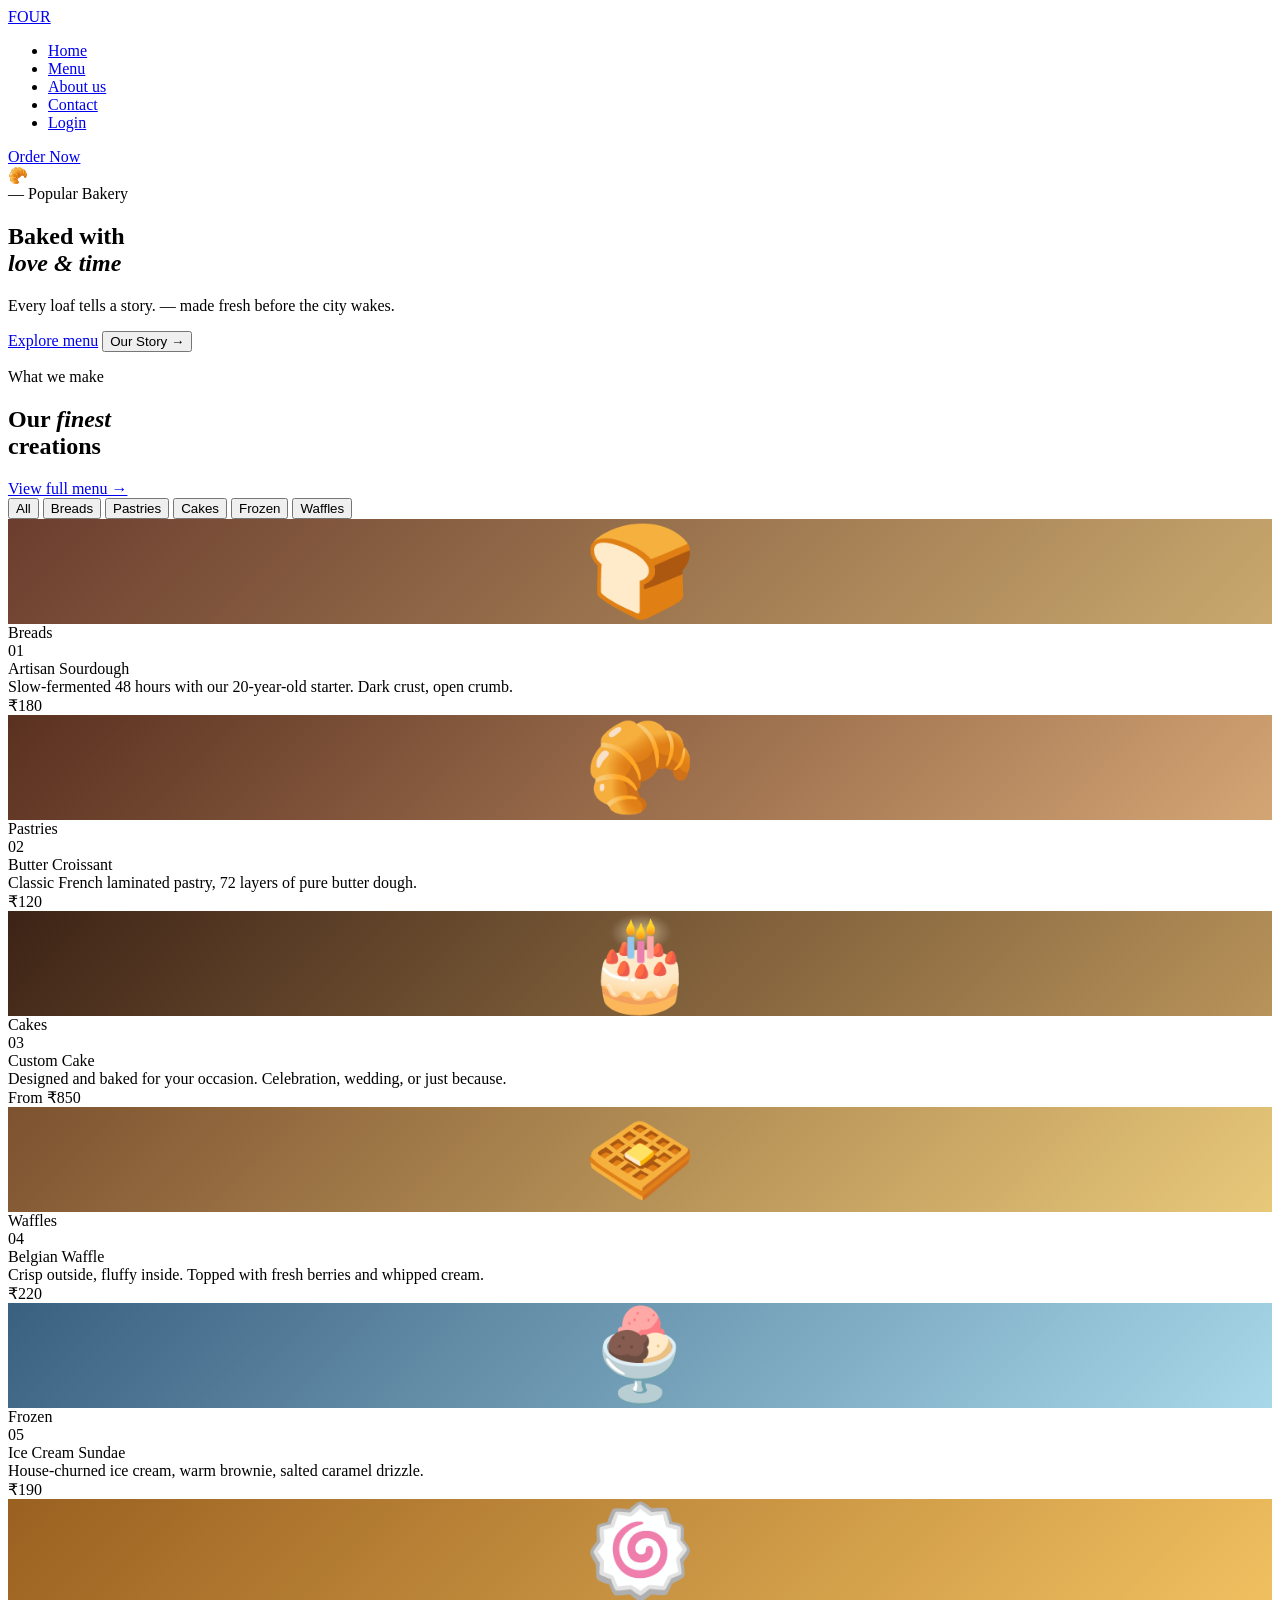
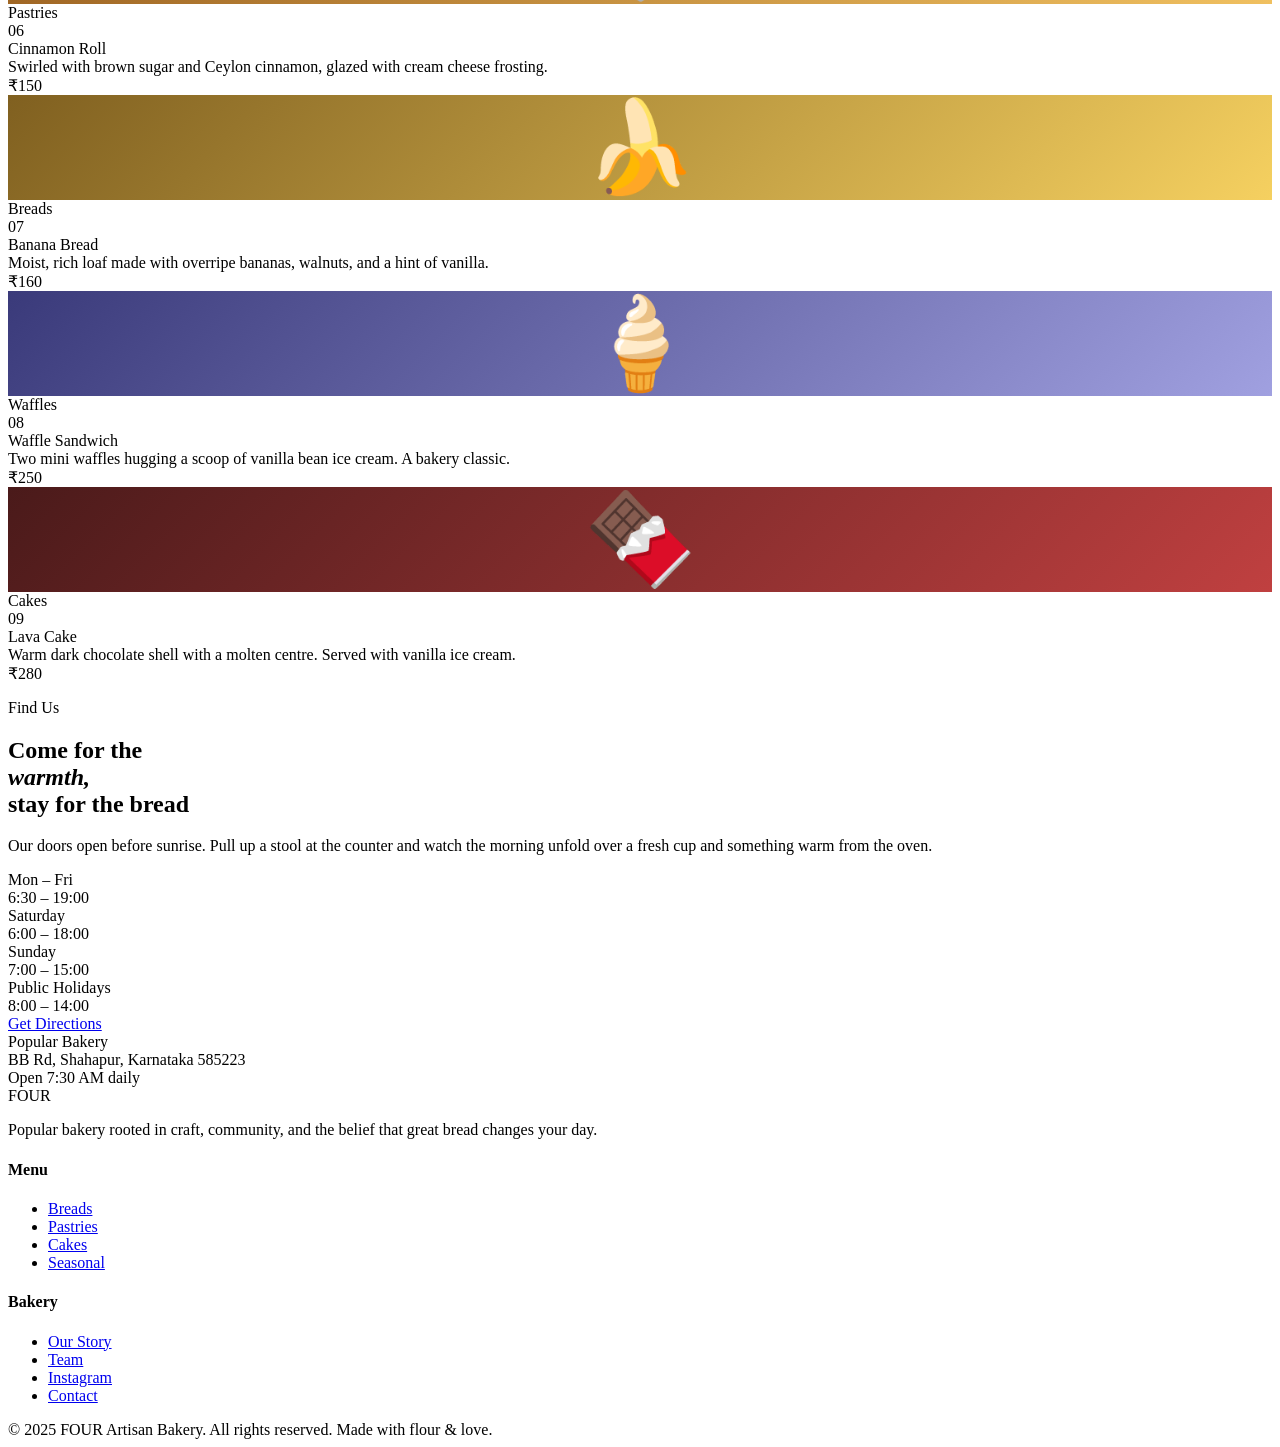
==== index.html @ 5ce5f218 "changed home.html to index.html" ====
<!DOCTYPE html>
<html lang="en">
<head>
  <meta charset="UTF-8">
  <meta name="viewport" content="width=device-width, initial-scale=1.0">
  <title>Popular Bakery</title>
  <link rel="icon" href="logo.ico" type="image/x-icon">
<link rel="icon" href="logo.jpg" type="image/jpg">
  <link href="https://fonts.googleapis.com/css2?family=Cormorant+Garamond:ital,wght@0,300;0,400;0,600;1,300;1,400&family=Outfit:wght@300;400;500&display=swap" rel="stylesheet">
  <link rel="stylesheet" href="index.css">
</head>
<body>

  <!-- Custom Cursor -->
  <div class="cursor" id="cursor"></div>
  <div class="cursor-ring" id="cursorRing"></div>

  <!-- ── NAVBAR ── -->
  <header class="navbar" id="navbar">
    <a href="#" class="logo">FOUR</a>
    <nav>
      <ul class="nav-links">
        <li><a href="home.html">Home</a></li>
        <li><a href="menu.html">Menu</a></li>
        <li><a href="#">About us</a></li>
        <li><a href="#">Contact</a></li>
        <li><a href="#">Login</a></li>
      </ul>
    </nav>
    <a href="menu.html" class="nav-cta">Order Now</a>
  </header>

  <!-- ── HERO ── -->
  <section class="hero">
    <div class="hero-bg"></div>
    <div class="hero-deco"></div>
    <div class="hero-ring"></div>

    <div class="hero-img-wrap">
      <!-- Replace with: <img src="hero.png" alt="Fresh baked bread"> -->
      <div class="hero-img-placeholder">🥐</div>
    </div>

    <div class="hero-content">
      <div class="hero-tag"> — Popular Bakery</div>
      <h1 class="hero-title">
        Baked with<br><em>love & time</em>
      </h1>
      <p class="hero-sub">
        Every loaf tells a story.  — made fresh before the city wakes.
      </p>
      <div class="hero-actions">
        
         <a href="menu.html" class="btn-primary">Explore menu</a>
        
        <button class="btn-ghost">Our Story →</button>
      </div>
    </div>
  </section>
  <!-- ── OFFERINGS ── -->
  <section class="offerings">
    <div class="offerings-header">
      <div>
        <p class="section-label">What we make</p>
        <h2>Our <em>finest</em><br>creations</h2>
      </div>
      <a href="#" class="see-all">View full menu →</a>
    </div>

    <!-- Category filter tabs -->
    <div class="menu-tabs">
      <button class="menu-tab active" data-filter="all">All</button>
      <button class="menu-tab" data-filter="breads">Breads</button>
      <button class="menu-tab" data-filter="pastries">Pastries</button>
      <button class="menu-tab" data-filter="cakes">Cakes</button>
      <button class="menu-tab" data-filter="frozen">Frozen</button>
      <button class="menu-tab" data-filter="waffles">Waffles</button>
    </div>

    <div class="cards-grid">

      <!-- 01 Artisan Sourdough -->
      <div class="item-card" data-category="breads">
        <div class="item-card-bg" style="background:linear-gradient(160deg,#4a2c1a,#8b5e3c)"></div>
        <div class="item-card-img">
          <div style="width:100%;height:100%;background:linear-gradient(135deg,#6b3d2e,#c9a96e);display:flex;align-items:center;justify-content:center;font-size:90px;">🍞</div>
        </div>
        <div class="item-card-overlay"></div>
        <div class="item-card-badge">Breads</div>
        <div class="item-card-content">
          <div class="item-num">01</div>
          <div class="item-name">Artisan Sourdough</div>
          <div class="item-desc">Slow-fermented 48 hours with our 20-year-old starter. Dark crust, open crumb.</div>
          <div class="item-price">₹180</div>
        </div>
      </div>

      <!-- 02 Butter Croissant -->
      <div class="item-card" data-category="pastries">
        <div class="item-card-bg" style="background:linear-gradient(160deg,#2d1a0e,#5a3828)"></div>
        <div class="item-card-img">
          <div style="width:100%;height:100%;background:linear-gradient(135deg,#5a3020,#d4a574);display:flex;align-items:center;justify-content:center;font-size:90px;">🥐</div>
        </div>
        <div class="item-card-overlay"></div>
        <div class="item-card-badge">Pastries</div>
        <div class="item-card-content">
          <div class="item-num">02</div>
          <div class="item-name">Butter Croissant</div>
          <div class="item-desc">Classic French laminated pastry, 72 layers of pure butter dough.</div>
          <div class="item-price">₹120</div>
        </div>
      </div>

      <!-- 03 Custom Cake -->
      <div class="item-card" data-category="cakes">
        <div class="item-card-bg" style="background:linear-gradient(160deg,#3d2316,#7a4f38)"></div>
        <div class="item-card-img">
          <div style="width:100%;height:100%;background:linear-gradient(135deg,#3d2316,#b8935a);display:flex;align-items:center;justify-content:center;font-size:90px;">🎂</div>
        </div>
        <div class="item-card-overlay"></div>
        <div class="item-card-badge">Cakes</div>
        <div class="item-card-content">
          <div class="item-num">03</div>
          <div class="item-name">Custom Cake</div>
          <div class="item-desc">Designed and baked for your occasion. Celebration, wedding, or just because.</div>
          <div class="item-price">From ₹850</div>
        </div>
      </div>

      <!-- 04 Belgian Waffle -->
      <div class="item-card" data-category="waffles">
        <div class="item-card-bg" style="background:linear-gradient(160deg,#3b2510,#7d5230)"></div>
        <div class="item-card-img">
          <div style="width:100%;height:100%;background:linear-gradient(135deg,#7d5230,#e8c97a);display:flex;align-items:center;justify-content:center;font-size:90px;">🧇</div>
        </div>
        <div class="item-card-overlay"></div>
        <div class="item-card-badge">Waffles</div>
        <div class="item-card-content">
          <div class="item-num">04</div>
          <div class="item-name">Belgian Waffle</div>
          <div class="item-desc">Crisp outside, fluffy inside. Topped with fresh berries and whipped cream.</div>
          <div class="item-price">₹220</div>
        </div>
      </div>

      <!-- 05 Ice Cream Sundae -->
      <div class="item-card" data-category="frozen">
        <div class="item-card-bg" style="background:linear-gradient(160deg,#1a2a3a,#3a6080)"></div>
        <div class="item-card-img">
          <div style="width:100%;height:100%;background:linear-gradient(135deg,#3a6080,#a8d8ea);display:flex;align-items:center;justify-content:center;font-size:90px;">🍨</div>
        </div>
        <div class="item-card-overlay"></div>
        <div class="item-card-badge">Frozen</div>
        <div class="item-card-content">
          <div class="item-num">05</div>
          <div class="item-name">Ice Cream Sundae</div>
          <div class="item-desc">House-churned ice cream, warm brownie, salted caramel drizzle.</div>
          <div class="item-price">₹190</div>
        </div>
      </div>

      <!-- 06 Cinnamon Roll -->
      <div class="item-card" data-category="pastries">
        <div class="item-card-bg" style="background:linear-gradient(160deg,#4a2c00,#9a6020)"></div>
        <div class="item-card-img">
          <div style="width:100%;height:100%;background:linear-gradient(135deg,#9a6020,#f0c060);display:flex;align-items:center;justify-content:center;font-size:90px;">🍥</div>
        </div>
        <div class="item-card-overlay"></div>
        <div class="item-card-badge">Pastries</div>
        <div class="item-card-content">
          <div class="item-num">06</div>
          <div class="item-name">Cinnamon Roll</div>
          <div class="item-desc">Swirled with brown sugar and Ceylon cinnamon, glazed with cream cheese frosting.</div>
          <div class="item-price">₹150</div>
        </div>
      </div>

      <!-- 07 Banana Bread -->
      <div class="item-card" data-category="breads">
        <div class="item-card-bg" style="background:linear-gradient(160deg,#3a2800,#806020)"></div>
        <div class="item-card-img">
          <div style="width:100%;height:100%;background:linear-gradient(135deg,#806020,#f5d060);display:flex;align-items:center;justify-content:center;font-size:90px;">🍌</div>
        </div>
        <div class="item-card-overlay"></div>
        <div class="item-card-badge">Breads</div>
        <div class="item-card-content">
          <div class="item-num">07</div>
          <div class="item-name">Banana Bread</div>
          <div class="item-desc">Moist, rich loaf made with overripe bananas, walnuts, and a hint of vanilla.</div>
          <div class="item-price">₹160</div>
        </div>
      </div>

      <!-- 08 Waffle Ice Cream Sandwich -->
      <div class="item-card" data-category="waffles">
        <div class="item-card-bg" style="background:linear-gradient(160deg,#1a1a3a,#3a3a7a)"></div>
        <div class="item-card-img">
          <div style="width:100%;height:100%;background:linear-gradient(135deg,#3a3a7a,#a0a0e0);display:flex;align-items:center;justify-content:center;font-size:90px;">🍦</div>
        </div>
        <div class="item-card-overlay"></div>
        <div class="item-card-badge">Waffles</div>
        <div class="item-card-content">
          <div class="item-num">08</div>
          <div class="item-name">Waffle Sandwich</div>
          <div class="item-desc">Two mini waffles hugging a scoop of vanilla bean ice cream. A bakery classic.</div>
          <div class="item-price">₹250</div>
        </div>
      </div>

      <!-- 09 Chocolate Lava Cake -->
      <div class="item-card" data-category="cakes">
        <div class="item-card-bg" style="background:linear-gradient(160deg,#1a0a0a,#4a1a1a)"></div>
        <div class="item-card-img">
          <div style="width:100%;height:100%;background:linear-gradient(135deg,#4a1a1a,#c04040);display:flex;align-items:center;justify-content:center;font-size:90px;">🍫</div>
        </div>
        <div class="item-card-overlay"></div>
        <div class="item-card-badge">Cakes</div>
        <div class="item-card-content">
          <div class="item-num">09</div>
          <div class="item-name">Lava Cake</div>
          <div class="item-desc">Warm dark chocolate shell with a molten centre. Served with vanilla ice cream.</div>
          <div class="item-price">₹280</div>
        </div>
      </div>

    </div>
  </section>

  <!-- ── VISIT ── -->
  <section>
    <div class="visit-section">
      <div>
        <p class="visit-label">Find Us</p>
        <h2 class="visit-title">
          Come for the<br><em>warmth,</em><br>stay for the bread
        </h2>
        <p class="visit-text">
          Our doors open before sunrise. Pull up a stool at the counter and watch the morning unfold over a fresh cup and something warm from the oven.
        </p>
        <div class="hours-grid">
          <div class="hours-item">
            <div class="hours-day">Mon – Fri</div>
            <div class="hours-time">6:30 – 19:00</div>
          </div>
          <div class="hours-item">
            <div class="hours-day">Saturday</div>
            <div class="hours-time">6:00 – 18:00</div>
          </div>
          <div class="hours-item">
            <div class="hours-day">Sunday</div>
            <div class="hours-time">7:00 – 15:00</div>
          </div>
          <div class="hours-item">
            <div class="hours-day">Public Holidays</div>
            <div class="hours-time">8:00 – 14:00</div>
          </div>
        </div>
        <!-- <button class="btn-primary">Get Directions</button> -->
        <a href="https://maps.google.com/?q=12+Mill+Lane+The+Old+Quarter" 
   target="_blank" 
   class="btn-primary">
   Get Directions
</a>
      </div>
      <div class="visit-map">
        <div class="map-placeholder">
          <div class="map-pin"></div>
          <div class="map-label">Popular Bakery</div>
          <div class="map-addr">BB Rd, Shahapur, Karnataka 585223<br>Open 7:30 AM daily</div>
        </div>
      </div>
    </div>
  </section>

  <!-- ── FOOTER ── -->
  <footer>
    <div class="footer-top">
      <div>
        <div class="footer-logo">FOUR</div>
        <p class="footer-desc">Popular bakery rooted in craft, community, and the belief that great bread changes your day.</p>
      </div>
      <div class="footer-col">
        <h4>Menu</h4>
        <ul>
          <li><a href="#">Breads</a></li>
          <li><a href="#">Pastries</a></li>
          <li><a href="#">Cakes</a></li>
          <li><a href="#">Seasonal</a></li>
        </ul>
      </div>
      <div class="footer-col">
        <h4>Bakery</h4>
        <ul>
          <li><a href="#">Our Story</a></li>
          <li><a href="#">Team</a></li>
          <li><a href="#">Instagram</a></li>
         <li><a href="#">Contact</a></li>
        </ul>
      </div>
    </div>
    <div class="footer-bottom">
      <span>© 2025 FOUR Artisan Bakery. All rights reserved.</span>
      <span>Made with flour & love.</span>
    </div>
  </footer>

  <script src="scripts.js"></script>
</body>
</html>
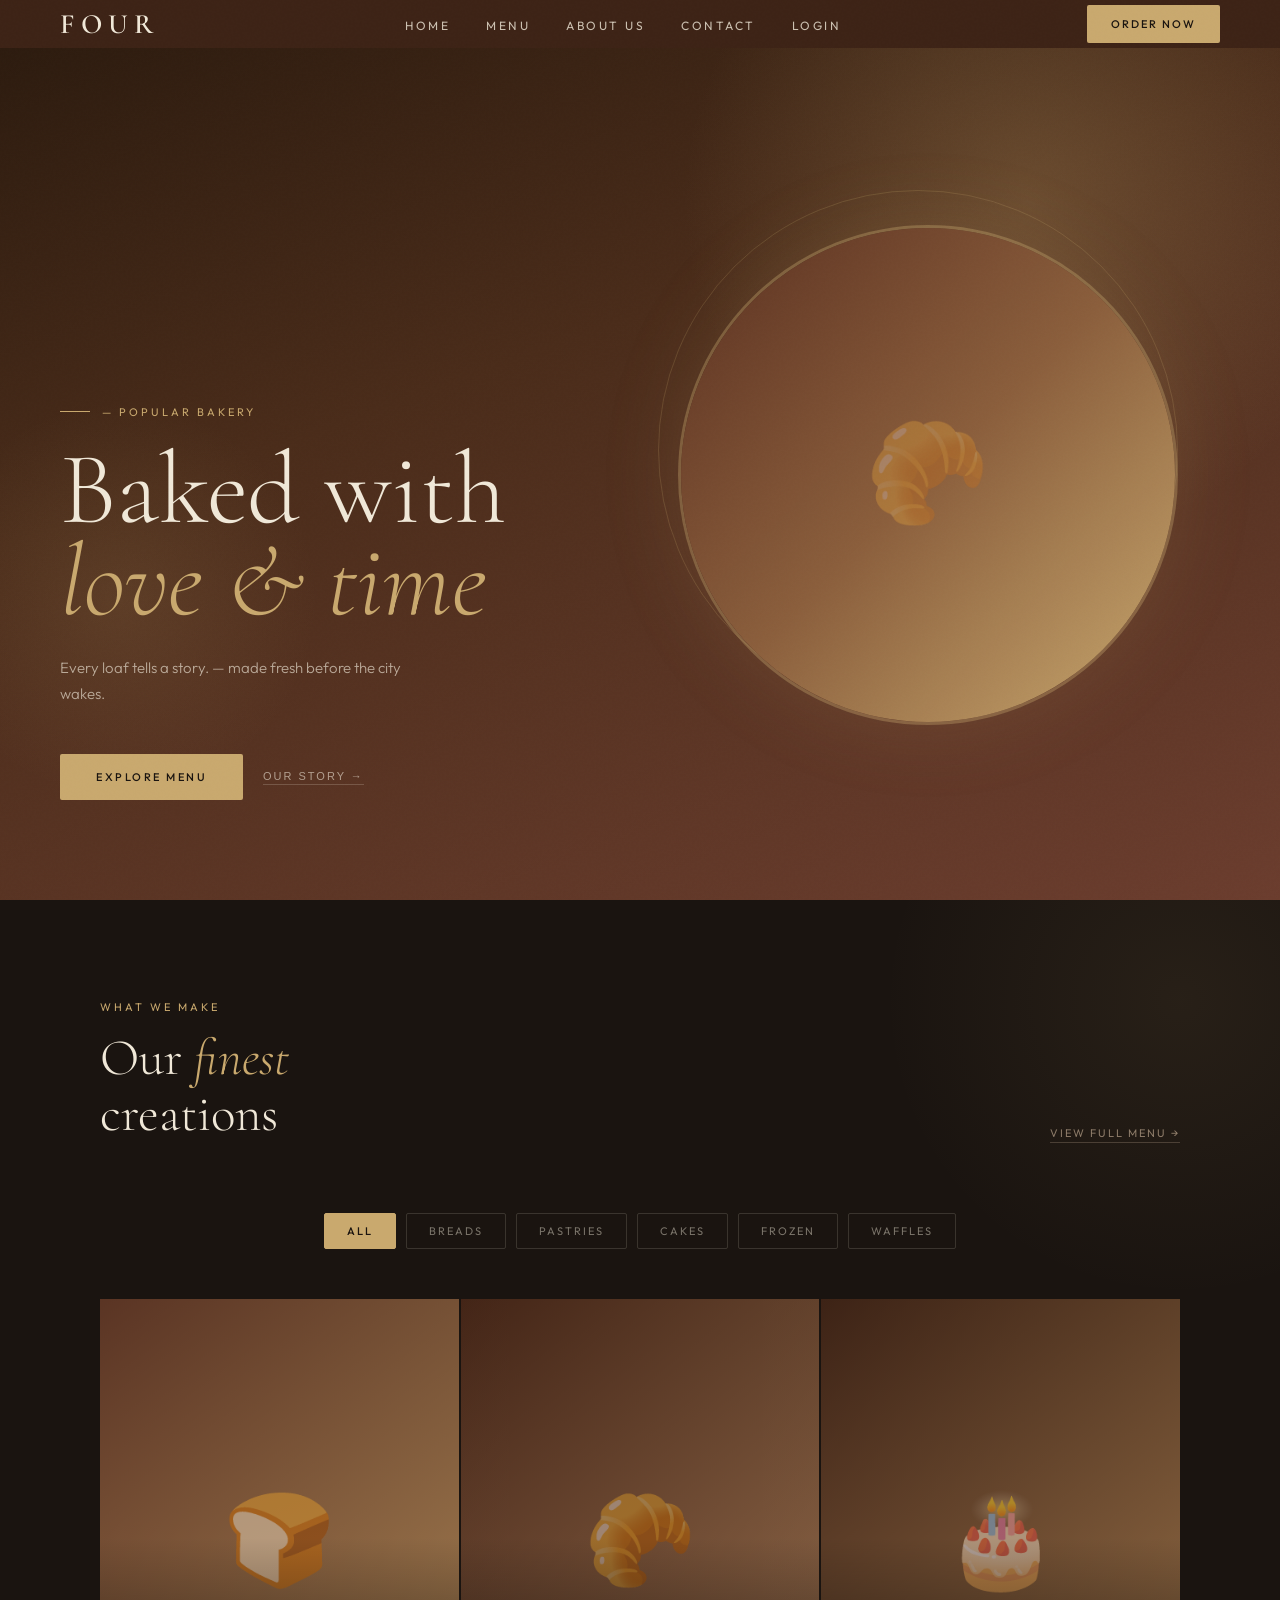
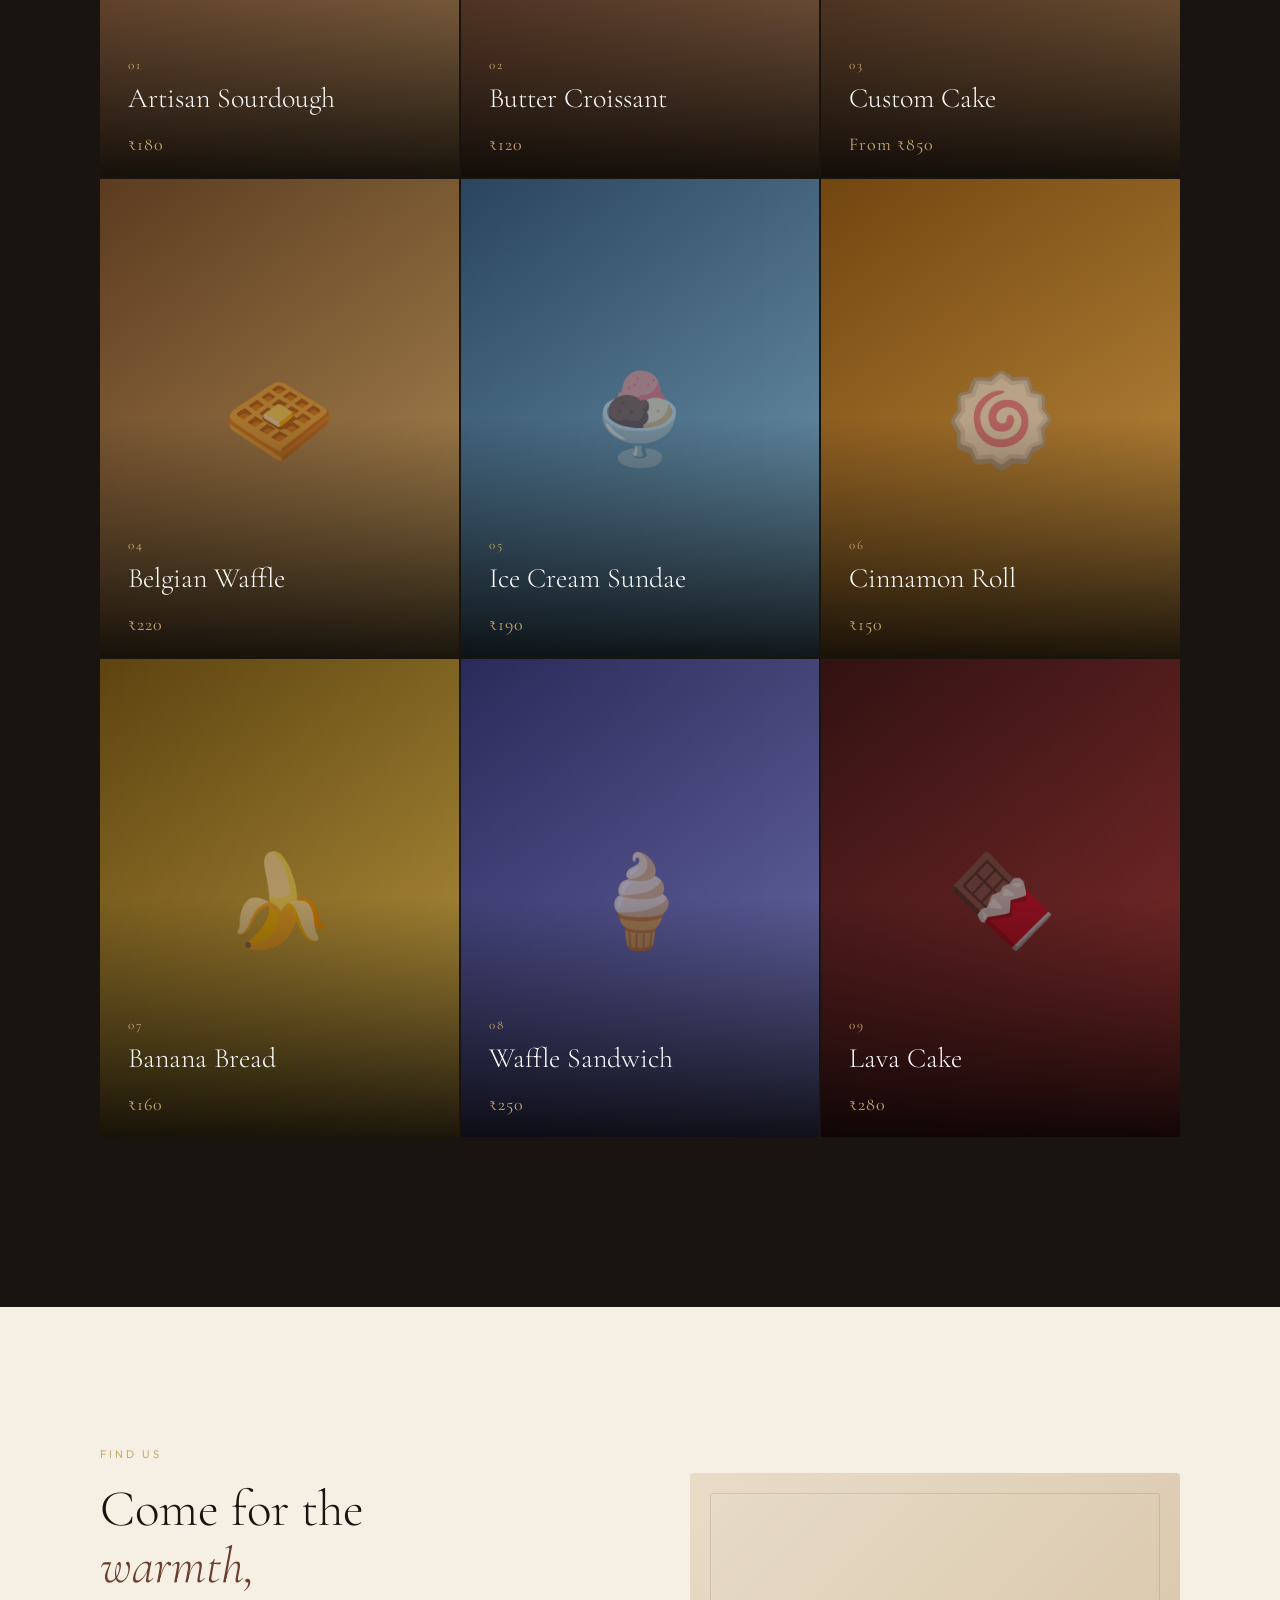
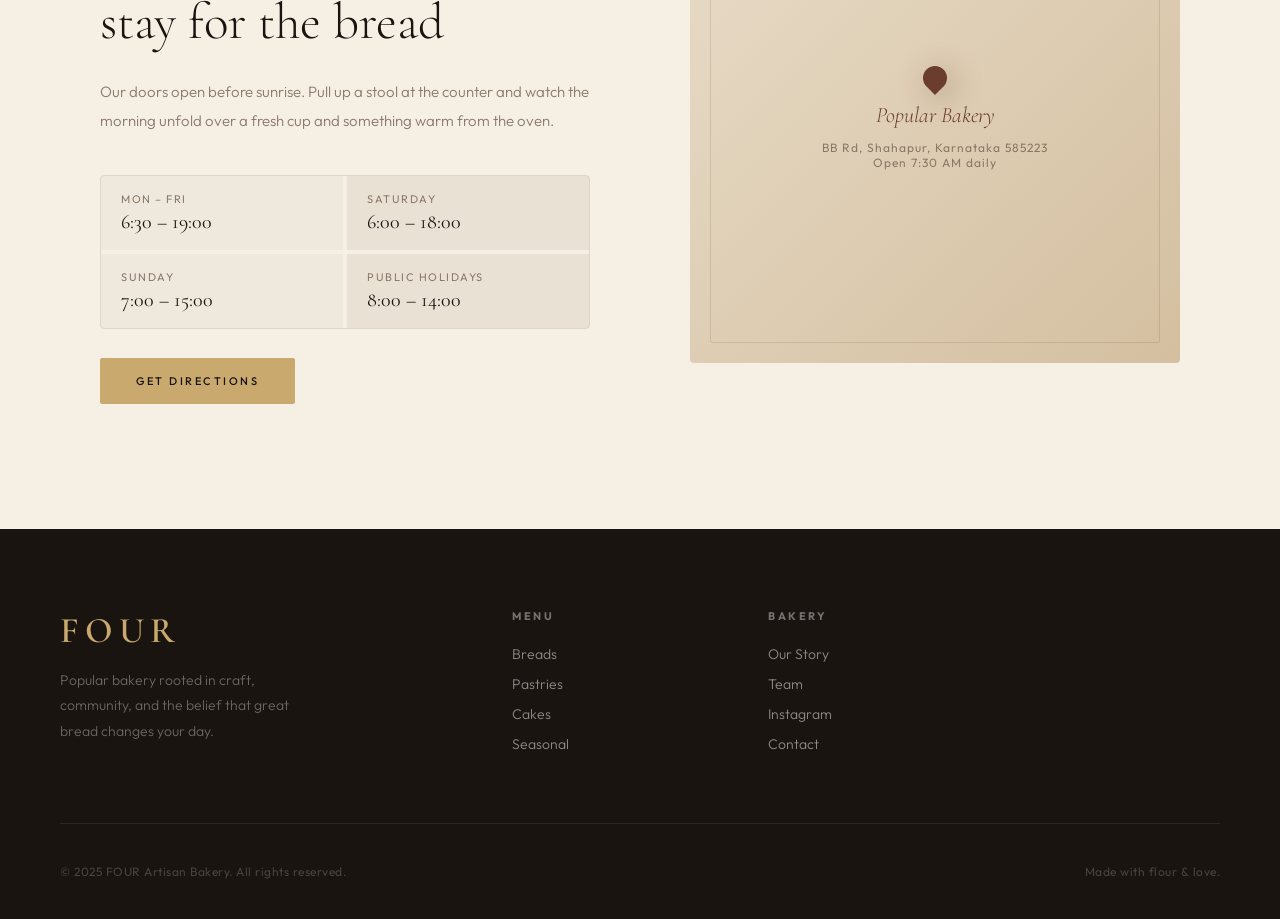
==== commit f63a2008: "changed home.html to index.html" ====
--- a/index.html
+++ b/index.html
@@ -7,7 +7,7 @@
   <link rel="icon" href="logo.ico" type="image/x-icon">
 <link rel="icon" href="logo.jpg" type="image/jpg">
   <link href="https://fonts.googleapis.com/css2?family=Cormorant+Garamond:ital,wght@0,300;0,400;0,600;1,300;1,400&family=Outfit:wght@300;400;500&display=swap" rel="stylesheet">
-  <link rel="stylesheet" href="index.css">
+  <link rel="stylesheet" href="home.css">
 </head>
 <body>
 
--- a/home.css
+++ b/home.css
@@ -0,0 +1,787 @@
+*, *::before, *::after { margin: 0; padding: 0; box-sizing: border-box; }
+
+:root {
+  --cream: #f5efe4;
+  --warm: #ede4d3;
+  --dark: #1a1410;
+  --brown: #6b3d2e;
+  --gold: #c9a96e;
+  --muted: #8a7968;
+  --light-text: #f0e8d8;
+}
+
+html { scroll-behavior: smooth; }
+
+body {
+  font-family: 'Outfit', sans-serif;
+  background: var(--cream);
+  color: var(--dark);
+  overflow-x: hidden;
+}
+
+/* ── CUSTOM CURSOR ── */
+.cursor {
+  position: fixed;
+  width: 8px;
+  height: 8px;
+  background: var(--gold);
+  border-radius: 50%;
+  pointer-events: none;
+  z-index: 9999;
+  transform: translate(-50%, -50%);
+  transition: width 0.3s, height 0.3s, background 0.3s, opacity 0.3s;
+  opacity: 0;
+}
+.cursor-ring {
+  position: fixed;
+  width: 40px;
+  height: 40px;
+  border: 2px solid var(--gold);
+  border-radius: 50%;
+  pointer-events: none;
+  z-index: 9998;
+  transform: translate(-50%, -50%);
+  transition: width 0.3s, height 0.3s, opacity 0.3s;
+  opacity: 0;
+}
+.cursor.active { opacity: 1; }
+.cursor-ring.active { opacity: 0.7; }
+
+/* ── NOISE TEXTURE OVERLAY ── */
+body::before {
+  content: '';
+  position: fixed;
+  inset: 0;
+  background-image: url("data:image/svg+xml,%3Csvg viewBox='0 0 512 512' xmlns='http://www.w3.org/2000/svg'%3E%3Cfilter id='n'%3E%3CfeTurbulence type='fractalNoise' baseFrequency='0.75' numOctaves='4' stitchTiles='stitch'/%3E%3C/filter%3E%3Crect width='100%25' height='100%25' filter='url(%23n)' opacity='0.03'/%3E%3C/svg%3E");
+  pointer-events: none;
+  z-index: 9000;
+  opacity: 0.4;
+}
+
+/* ── NAVBAR ── */
+.navbar {
+  height: 30px;
+  background-color: #3d2316;
+  position: fixed;
+  top: 0; left: 0; right: 0;
+  z-index: 100;
+  display: flex;
+  justify-content: space-between;
+  align-items: center;
+  padding: 24px 60px;
+  transition: background 0.4s, padding 0.4s, backdrop-filter 0.4s;
+}
+.navbar.scrolled {
+  background: rgba(245, 239, 228, 0.85);
+  backdrop-filter: blur(16px);
+  padding: 16px 60px;
+  border-bottom: 1px solid rgba(107, 61, 46, 0.12);
+}
+
+.logo {
+  font-family: 'Cormorant Garamond', serif;
+  font-size: 28px;
+  font-weight: 600;
+  letter-spacing: 6px;
+  color: var(--light-text);
+  text-decoration: none;
+  transition: color 0.4s;
+}
+.navbar.scrolled .logo { color: var(--dark); }
+
+.nav-links {
+  display: flex;
+  gap: 36px;
+  list-style: none;
+}
+.nav-links a {
+  font-size: 12px;
+  font-weight: 400;
+  letter-spacing: 2.5px;
+  text-transform: uppercase;
+  text-decoration: none;
+  color: rgba(240, 232, 216, 0.8);
+  transition: color 0.3s;
+  position: relative;
+}
+.nav-links a::after {
+  content: '';
+  position: absolute;
+  bottom: -3px; left: 0;
+  width: 0; height: 1px;
+  background: var(--gold);
+  transition: width 0.3s;
+}
+.nav-links a:hover { color: white; }
+.nav-links a:hover::after { width: 100%; }
+.navbar.scrolled .nav-links a { color: var(--muted); }
+.navbar.scrolled .nav-links a:hover { color: var(--dark); }
+
+.nav-cta {
+    padding-left: 2px;
+  font-size: 11px;
+  font-weight: 500;
+  letter-spacing: 2px;
+  text-transform: uppercase;
+  text-decoration: none;
+  color: var(--dark);
+  background: var(--gold);
+  padding: 12px 24px;
+  border-radius: 2px;
+  transition: background 0.3s, transform 0.2s;
+}
+.nav-cta:hover { background: #b8935a; transform: translateY(-1px); }
+
+/* ── HERO ── */
+.hero {
+  height: 100vh;
+  position: relative;
+  display: flex;
+  align-items: flex-end;
+  overflow: hidden;
+}
+
+.hero-bg {
+  position: absolute;
+  inset: 0;
+  background: linear-gradient(160deg, #2a1a0e 0%, #4a2c1a 40%, #6b3d2e 100%);
+}
+
+.hero-deco {
+  position: absolute;
+  inset: 0;
+  overflow: hidden;
+}
+.hero-deco::before {
+  content: '';
+  position: absolute;
+  width: 700px; height: 700px;
+  border-radius: 50%;
+  top: -150px; right: -100px;
+  background: radial-gradient(circle, rgba(201,169,110,0.25) 0%, transparent 70%);
+  animation: pulse 6s ease-in-out infinite;
+}
+.hero-deco::after {
+  content: '';
+  position: absolute;
+  width: 400px; height: 400px;
+  border-radius: 50%;
+  bottom: 100px; left: -80px;
+  background: radial-gradient(circle, rgba(201,169,110,0.12) 0%, transparent 70%);
+  animation: pulse 8s ease-in-out infinite reverse;
+}
+@keyframes pulse {
+  0%, 100% { transform: scale(1); opacity: 0.6; }
+  50% { transform: scale(1.1); opacity: 1; }
+}
+
+.hero-ring {
+  position: absolute;
+  width: 520px; height: 520px;
+  border-radius: 50%;
+  border: 1px solid rgba(201,169,110,0.2);
+  right: 8%; top: 50%;
+  transform: translateY(-50%);
+  animation: spin 30s linear infinite;
+  
+}
+.hero-ring::before {
+  content: '';
+  position: absolute;
+  width: 420px; height: 420px;
+  border-radius: 50%;
+  border: 1px dashed rgba(201,169,110,0.12);
+  top: 50px; left: 50px;
+  animation: spin 20s linear infinite reverse;
+}
+@keyframes spin { to { transform: translateY(-50%) rotate(360deg); } }
+
+.hero-img-wrap {
+    top: calc(50% +5);
+  position: absolute;
+  right: 8%; top: 50%;
+  transform: translateY(-45%);
+  width: 500px; height: 500px;
+  border-radius: 50%;
+  overflow: hidden;
+  border: 3px solid rgba(201,169,110,0.4);
+  box-shadow: 0 0 80px rgba(201,169,110,0.15);
+  
+}
+.hero-img-wrap img {
+  width: 100%; height: 100%;
+  object-fit: cover;
+  
+}
+.hero-img-placeholder {
+  width: 100%; height: 100%;
+  background: linear-gradient(135deg, #5a3020, #8b5e3c, #c9a96e);
+  display: flex;
+  align-items: center;
+  justify-content: center;
+  font-family: 'Cormorant Garamond', serif;
+  font-size: 100px;
+  color: rgba(255,255,255,0.3);
+  
+}
+
+.hero-content {
+  position: relative;
+  z-index: 2;
+  padding: 0 60px 100px;
+  max-width: 680px;
+  
+}
+
+.hero-tag {
+  display: inline-flex;
+  align-items: center;
+  gap: 12px;
+  font-size: 11px;
+  letter-spacing: 3px;
+  text-transform: uppercase;
+  color: var(--gold);
+  margin-bottom: 24px;
+  animation: fadeUp 0.8s ease both;
+}
+.hero-tag::before {
+  content: '';
+  width: 30px; height: 1px;
+  background: var(--gold);
+}
+
+.hero-title {
+  font-family: 'Cormorant Garamond', serif;
+  font-size: clamp(64px, 8vw, 108px);
+  font-weight: 300;
+  line-height: 0.9;
+  color: var(--light-text);
+  margin-bottom: 28px;
+  animation: fadeUp 0.8s 0.15s ease both;
+}
+.hero-title em {
+  font-style: italic;
+  color: var(--gold);
+}
+
+.hero-sub {
+  font-size: 15px;
+  font-weight: 300;
+  line-height: 1.7;
+  color: rgba(240,232,216,0.65);
+  max-width: 380px;
+  margin-bottom: 48px;
+  animation: fadeUp 0.8s 0.3s ease both;
+}
+
+.hero-actions {
+  display: flex;
+  gap: 20px;
+  align-items: center;
+  animation: fadeUp 0.8s 0.45s ease both;
+}
+
+.btn-primary {
+  background: var(--gold);
+  color: var(--dark);
+  padding: 16px 36px;
+  border: none;
+  font-family: 'Outfit', sans-serif;
+  font-size: 11px;
+  font-weight: 500;
+  letter-spacing: 2.5px;
+  text-transform: uppercase;
+  border-radius: 2px;
+  transition: background 0.3s, transform 0.2s;
+  text-decoration: none;
+}
+.btn-primary:hover { background: #b8935a; transform: translateY(-2px); }
+
+.btn-ghost {
+  font-size: 11px;
+  font-weight: 400;
+  letter-spacing: 2px;
+  text-transform: uppercase;
+  color: rgba(240,232,216,0.6);
+  text-decoration: none;
+  border-bottom: 1px solid rgba(240,232,216,0.2);
+  padding-bottom: 2px;
+  transition: color 0.3s, border-color 0.3s;
+  background: none;
+  border-top: none;
+  border-left: none;
+  border-right: none;
+}
+.btn-ghost:hover { color: var(--gold); border-color: var(--gold); }
+
+
+
+@keyframes fadeUp {
+  from { opacity: 0; transform: translateY(30px); }
+  to   { opacity: 1; transform: translateY(0); }
+}
+
+
+
+/* ── PHILOSOPHY ── */
+.philosophy {
+  padding: 140px 60px;
+  display: grid;
+  grid-template-columns: 1fr 1fr;
+  gap: 80px;
+  align-items: center;
+  max-width: 1200px;
+  margin: 0 auto;
+}
+.phil-label {
+  font-size: 11px;
+  letter-spacing: 3px;
+  text-transform: uppercase;
+  color: var(--gold);
+  margin-bottom: 24px;
+}
+.phil-title {
+  font-family: 'Cormorant Garamond', serif;
+  font-size: clamp(40px, 4vw, 58px);
+  font-weight: 300;
+  line-height: 1.1;
+  color: var(--dark);
+  margin-bottom: 28px;
+}
+.phil-title em { font-style: italic; color: var(--brown); }
+.phil-text {
+  font-size: 15px;
+  font-weight: 300;
+  line-height: 1.9;
+  color: var(--muted);
+  margin-bottom: 40px;
+}
+.phil-stats {
+  display: flex;
+  gap: 40px;
+}
+.stat-num {
+  font-family: 'Cormorant Garamond', serif;
+  font-size: 48px;
+  font-weight: 300;
+  color: var(--brown);
+  line-height: 1;
+}
+.stat-label {
+  font-size: 11px;
+  letter-spacing: 1.5px;
+  text-transform: uppercase;
+  color: var(--muted);
+  margin-top: 4px;
+}
+.phil-visual { position: relative; }
+.phil-img-main {
+  width: 100%;
+  aspect-ratio: 4/5;
+  border-radius: 4px;
+  background: linear-gradient(135deg, #c9a96e22, #6b3d2e44);
+  overflow: hidden;
+  position: relative;
+}
+.phil-img-main img { width: 100%; height: 100%; object-fit: cover; }
+.phil-img-placeholder {
+  width: 100%;
+  height: 100%;
+  background: linear-gradient(160deg, #e8dcc8, #d4c5a9, #c9b48a);
+  display: flex;
+  align-items: center;
+  justify-content: center;
+  font-size: 80px;
+}
+.phil-badge {
+  position: absolute;
+  bottom: -24px;
+  left: -24px;
+  width: 120px; height: 120px;
+  border-radius: 50%;
+  background: var(--brown);
+  display: flex;
+  flex-direction: column;
+  align-items: center;
+  justify-content: center;
+  color: var(--light-text);
+  font-family: 'Cormorant Garamond', serif;
+  box-shadow: 0 20px 60px rgba(107,61,46,0.3);
+}
+.phil-badge-num { font-size: 34px; font-weight: 300; line-height: 1; }
+.phil-badge-text { font-size: 10px; letter-spacing: 1px; opacity: 0.8; }
+
+/* ── OFFERINGS ── */
+.offerings {
+  padding: 100px 60px;
+  background: var(--dark);
+  position: relative;
+  overflow: hidden;
+}
+.offerings::before {
+  content: '';
+  position: absolute;
+  width: 600px; height: 600px;
+  border-radius: 50%;
+  top: -200px; right: -200px;
+  background: radial-gradient(circle, rgba(201,169,110,0.08) 0%, transparent 70%);
+}
+.offerings-header {
+  display: flex;
+  justify-content: space-between;
+  align-items: flex-end;
+  margin-bottom: 70px;
+  max-width: 1080px;
+  margin-inline: auto;
+}
+.offerings-header .section-label {
+  font-size: 11px;
+  letter-spacing: 3px;
+  text-transform: uppercase;
+  color: var(--gold);
+  margin-bottom: 16px;
+}
+.offerings-header h2 {
+  font-family: 'Cormorant Garamond', serif;
+  font-size: clamp(36px, 4vw, 52px);
+  font-weight: 300;
+  color: var(--light-text);
+  line-height: 1.1;
+}
+.offerings-header h2 em { font-style: italic; color: var(--gold); }
+.see-all {
+  font-size: 11px;
+  letter-spacing: 2px;
+  text-transform: uppercase;
+  color: var(--muted);
+  text-decoration: none;
+  border-bottom: 1px solid rgba(138,121,104,0.4);
+  padding-bottom: 2px;
+  white-space: nowrap;
+  transition: color 0.3s;
+}
+.see-all:hover { color: var(--gold); }
+
+.cards-grid {
+  display: grid;
+  grid-template-columns: repeat(3, 1fr);
+  gap: 2px;
+  max-width: 1080px;
+  margin: 0 auto 70px;
+}
+.item-card {
+  position: relative;
+  overflow: hidden;
+  aspect-ratio: 3/4;
+}
+.item-card-bg {
+  position: absolute;
+  inset: 0;
+  transition: transform 0.6s ease;
+}
+.item-card:hover .item-card-bg { transform: scale(1.06); }
+.item-card:nth-child(1) .item-card-bg { background: linear-gradient(160deg, #4a2c1a, #8b5e3c); }
+.item-card:nth-child(2) .item-card-bg { background: linear-gradient(160deg, #2d1a0e, #5a3828); }
+.item-card:nth-child(3) .item-card-bg { background: linear-gradient(160deg, #3d2316, #7a4f38); }
+.item-card-img {
+  position: absolute;
+  inset: 0;
+  opacity: 0.5;
+  transition: opacity 0.5s;
+}
+.item-card-img img { width: 100%; height: 100%; object-fit: cover; }
+.item-card:hover .item-card-img { opacity: 0.7; }
+.item-card-overlay {
+  position: absolute;
+  inset: 0;
+  background: linear-gradient(to top, rgba(0,0,0,0.85) 0%, transparent 50%);
+}
+.item-card-content {
+  position: absolute;
+  bottom: 0; left: 0; right: 0;
+  padding: 32px 28px;
+  transform: translateY(10px);
+  transition: transform 0.4s;
+}
+.item-card:hover .item-card-content { transform: translateY(0); }
+.item-num {
+  font-family: 'Cormorant Garamond', serif;
+  font-size: 13px;
+  color: var(--gold);
+  letter-spacing: 2px;
+  margin-bottom: 8px;
+}
+.item-name {
+  font-family: 'Cormorant Garamond', serif;
+  font-size: 28px;
+  font-weight: 300;
+  color: white;
+  margin-bottom: 8px;
+}
+.item-desc {
+  font-size: 13px;
+  color: rgba(255,255,255,0.6);
+  font-weight: 300;
+  line-height: 1.5;
+  max-height: 0;
+  overflow: hidden;
+  transition: max-height 0.4s, opacity 0.4s;
+  opacity: 0;
+}
+.item-card:hover .item-desc { max-height: 60px; opacity: 1; }
+
+
+/* ── VISIT ── */
+.visit-section {
+  padding: 140px 60px;
+  display: grid;
+  grid-template-columns: 1fr 1fr;
+  gap: 100px;
+  align-items: center;
+  max-width: 1200px;
+  margin: 0 auto;
+}
+.visit-label {
+  font-size: 11px;
+  letter-spacing: 3px;
+  text-transform: uppercase;
+  color: var(--gold);
+  margin-bottom: 20px;
+}
+.visit-title {
+  font-family: 'Cormorant Garamond', serif;
+  font-size: clamp(38px, 4vw, 54px);
+  font-weight: 300;
+  line-height: 1.1;
+  margin-bottom: 28px;
+}
+.visit-title em { font-style: italic; color: var(--brown); }
+.visit-text {
+  font-size: 15px;
+  font-weight: 300;
+  line-height: 1.9;
+  color: var(--muted);
+  margin-bottom: 40px;
+}
+.hours-grid {
+  display: grid;
+  grid-template-columns: 1fr 1fr;
+  gap: 4px;
+  margin-bottom: 40px;
+  border: 1px solid rgba(107,61,46,0.15);
+  border-radius: 4px;
+  overflow: hidden;
+}
+.hours-item {
+  padding: 16px 20px;
+  background: rgba(107,61,46,0.04);
+}
+.hours-item:nth-child(even) { background: rgba(107,61,46,0.08); }
+.hours-day {
+  font-size: 11px;
+  letter-spacing: 1.5px;
+  text-transform: uppercase;
+  color: var(--muted);
+  margin-bottom: 4px;
+}
+.hours-time {
+  font-family: 'Cormorant Garamond', serif;
+  font-size: 20px;
+  color: var(--dark);
+}
+.visit-map {
+  position: relative;
+  border-radius: 4px;
+  overflow: hidden;
+  aspect-ratio: 1;
+  background: linear-gradient(135deg, #e8dcc8, #d4bfa0);
+}
+.visit-map::before {
+  content: '';
+  position: absolute;
+  inset: 20px;
+  border: 1px solid rgba(107,61,46,0.15);
+  border-radius: 2px;
+}
+.map-placeholder {
+  width: 100%;
+  height: 100%;
+  display: flex;
+  flex-direction: column;
+  align-items: center;
+  justify-content: center;
+  gap: 12px;
+}
+.map-pin {
+  width: 24px; height: 24px;
+  background: var(--brown);
+  border-radius: 50% 50% 50% 0;
+  transform: rotate(-45deg);
+  box-shadow: 0 8px 30px rgba(107,61,46,0.4);
+}
+.map-label {
+  font-family: 'Cormorant Garamond', serif;
+  font-size: 22px;
+  font-weight: 300;
+  color: var(--brown);
+  font-style: italic;
+}
+.map-addr {
+  font-size: 12px;
+  letter-spacing: 1px;
+  color: var(--muted);
+  text-align: center;
+}
+
+/* ── FOOTER ── */
+footer {
+  background: var(--dark);
+  padding: 80px 60px 40px;
+}
+.footer-top {
+  display: grid;
+  grid-template-columns: 2fr 1fr 1fr 1fr;
+  gap: 60px;
+  padding-bottom: 60px;
+  border-bottom: 1px solid rgba(255,255,255,0.07);
+  margin-bottom: 40px;
+}
+.footer-logo {
+  font-family: 'Cormorant Garamond', serif;
+  font-size: 36px;
+  font-weight: 600;
+  letter-spacing: 6px;
+  color: var(--gold);
+  margin-bottom: 16px;
+}
+.footer-desc {
+  font-size: 14px;
+  font-weight: 300;
+  line-height: 1.8;
+  color: rgba(255,255,255,0.35);
+  max-width: 260px;
+}
+.footer-col h4 {
+  font-size: 11px;
+  letter-spacing: 2.5px;
+  text-transform: uppercase;
+  color: rgba(255,255,255,0.4);
+  margin-bottom: 20px;
+}
+.footer-col ul { list-style: none; }
+.footer-col li { margin-bottom: 10px; }
+.footer-col a {
+  font-size: 14px;
+  font-weight: 300;
+  color: rgba(255,255,255,0.5);
+  text-decoration: none;
+  transition: color 0.3s;
+}
+.footer-col a:hover { color: var(--gold); }
+.footer-bottom {
+  display: flex;
+  justify-content: space-between;
+  align-items: center;
+  font-size: 12px;
+  color: rgba(255,255,255,0.2);
+  letter-spacing: 0.5px;
+}
+
+/* ── MENU TABS ── */
+.menu-tabs {
+  display: flex;
+  gap: 10px;
+  justify-content: center;
+  flex-wrap: wrap;
+  margin-bottom: 50px;
+  max-width: 1080px;
+  margin-inline: auto;
+  margin-bottom: 50px;
+}
+.menu-tab {
+  font-family: 'Outfit', sans-serif;
+  font-size: 11px;
+  font-weight: 400;
+  letter-spacing: 2px;
+  text-transform: uppercase;
+  background: transparent;
+  color: rgba(240,232,216,0.45);
+  border: 1px solid rgba(240,232,216,0.15);
+  padding: 10px 22px;
+  border-radius: 2px;
+  transition: all 0.3s;
+}
+.menu-tab:hover {
+  color: rgba(240,232,216,0.8);
+  border-color: rgba(240,232,216,0.35);
+}
+.menu-tab.active {
+  background: var(--gold);
+  color: var(--dark);
+  border-color: var(--gold);
+  font-weight: 500;
+}
+
+/* ── ITEM PRICE ── */
+.item-price {
+  display: inline-block;
+  margin-top: 10px;
+  font-family: 'Cormorant Garamond', serif;
+  font-size: 18px;
+  font-weight: 400;
+  color: var(--gold);
+  letter-spacing: 1px;
+}
+
+/* ── ITEM CATEGORY BADGE ── */
+.item-card-badge {
+  position: absolute;
+  top: 18px;
+  right: 18px;
+  font-size: 9px;
+  font-weight: 500;
+  letter-spacing: 2px;
+  text-transform: uppercase;
+  color: var(--dark);
+  background: var(--gold);
+  padding: 5px 12px;
+  border-radius: 2px;
+  z-index: 3;
+  opacity: 0;
+  transform: translateY(-6px);
+  transition: opacity 0.3s, transform 0.3s;
+}
+.item-card:hover .item-card-badge {
+  opacity: 1;
+  transform: translateY(0);
+}
+
+/* Hidden card state during filter */
+.item-card.hidden {
+  display: none;
+}
+
+
+
+/* ── RESPONSIVE ── */
+@media (max-width: 1024px) {
+  .hero-img-wrap { width: 380px; height: 380px; }
+  .hero-ring { width: 420px; height: 420px; }
+  .cards-grid { grid-template-columns: 1fr 1fr; }
+  .footer-top { grid-template-columns: 1fr 1fr; }
+}
+@media (max-width: 768px) {
+  .navbar { padding: 20px 24px; }
+  .navbar.scrolled { padding: 14px 24px; }
+  .nav-links { display: none; }
+  .hero-content { padding: 0 24px 80px; }
+  .hero-img-wrap { display: none; }
+  .hero-ring { display: none; }
+  .philosophy { grid-template-columns: 1fr; padding: 80px 24px; }
+  .phil-visual { display: none; }
+  .offerings { padding: 80px 24px; }
+  .cards-grid { grid-template-columns: 1fr; gap: 4px; }
+  .visit-section { grid-template-columns: 1fr; padding: 80px 24px; gap: 40px; }
+  footer { padding: 60px 24px 30px; }
+  .footer-top { grid-template-columns: 1fr; gap: 32px; }
+}
